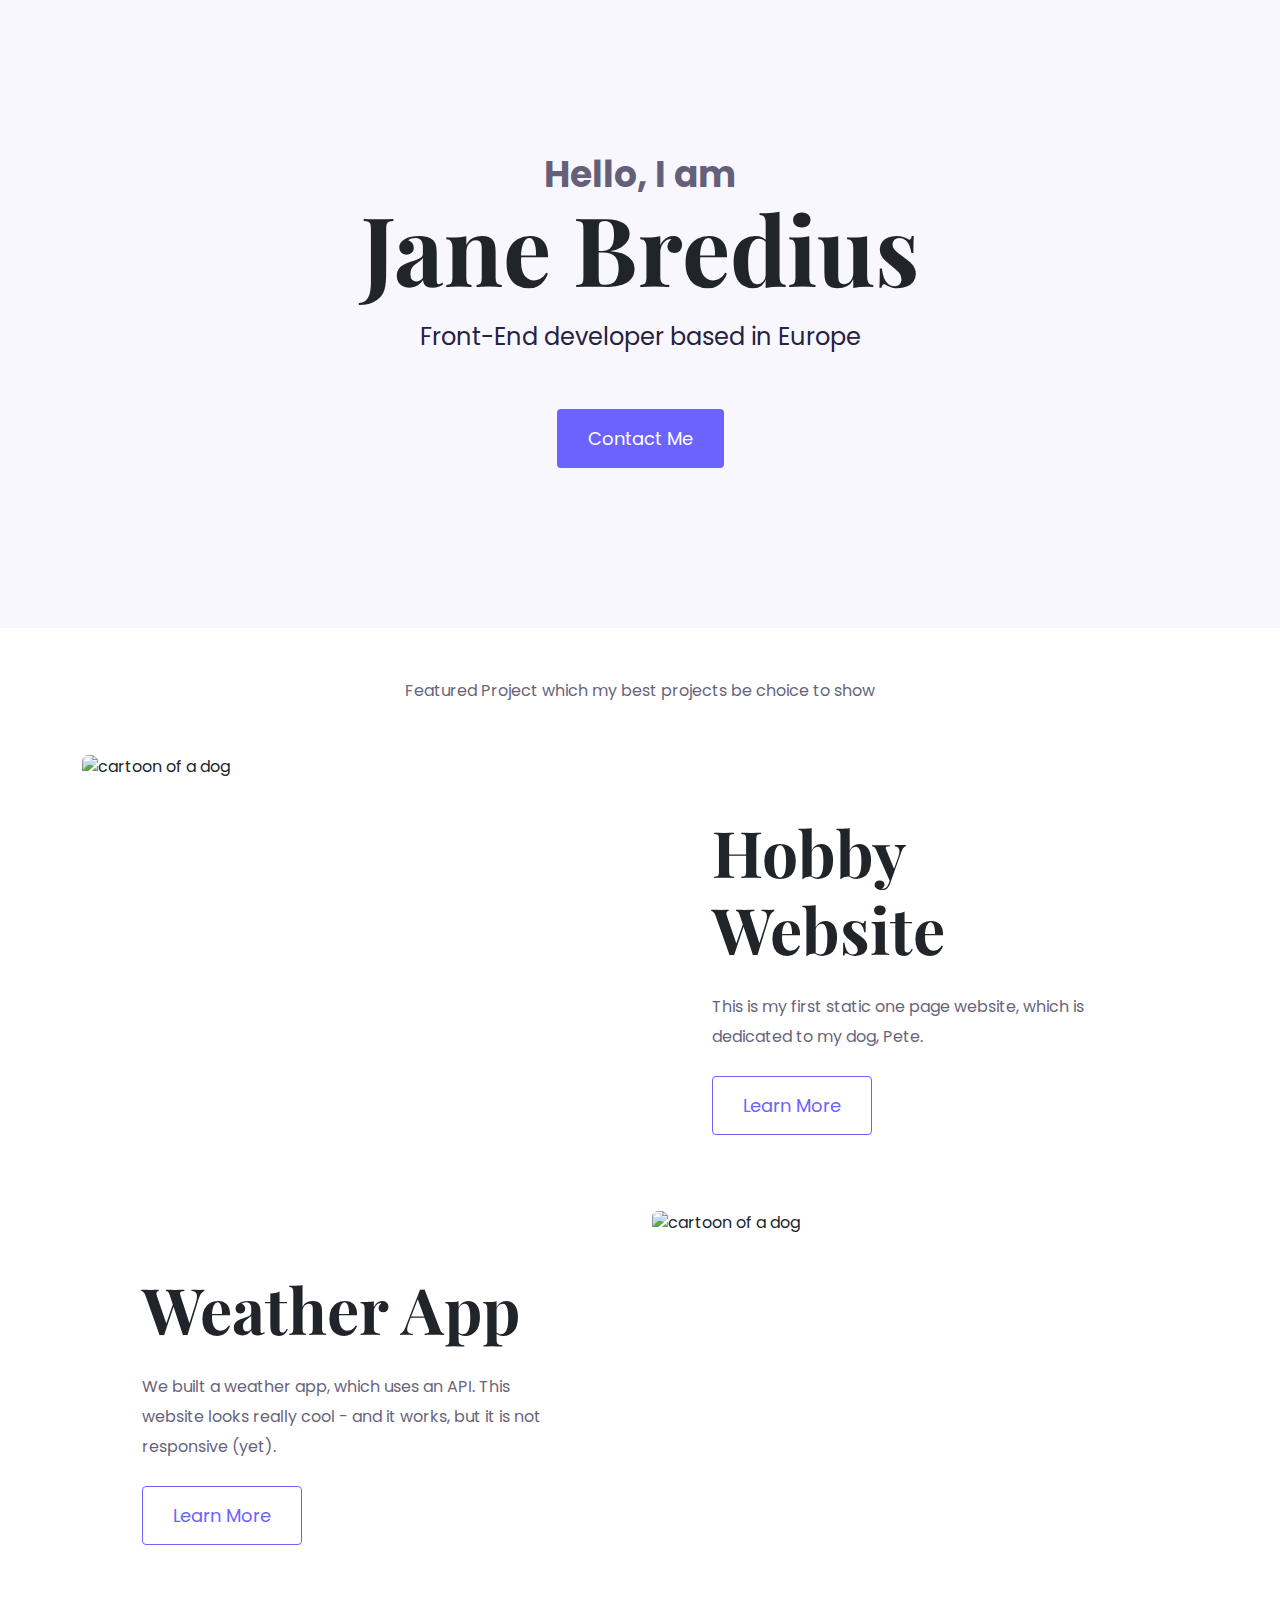
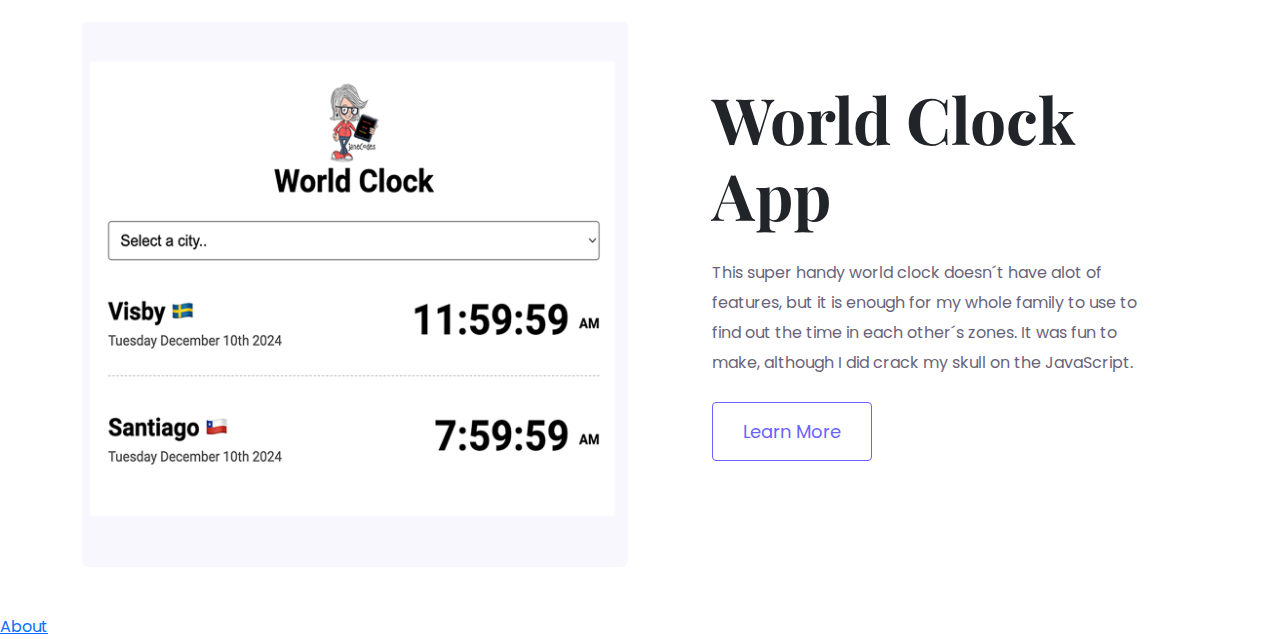
==== index.html @ 58f8b270 "Work Page created & CSS optimised" ====
<!DOCTYPE html>
<html lang="en">
  <head>
    <meta charset="UTF-8" />
    <meta name="viewport" content="width=device-width, initial-scale=1.0" />
    <title>Jane Bredius</title>

    <link
      href="https://cdn.jsdelivr.net/npm/bootstrap@5.3.3/dist/css/bootstrap.min.css"
      rel="stylesheet"
      integrity="sha384-QWTKZyjpPEjISv5WaRU9OFeRpok6YctnYmDr5pNlyT2bRjXh0JMhjY6hW+ALEwIH"
      crossorigin="anonymous"
    />
    <link rel="preconnect" href="https://fonts.googleapis.com" />
    <link rel="preconnect" href="https://fonts.gstatic.com" crossorigin />
    <link
      href="https://fonts.googleapis.com/css2?family=Playfair+Display:ital,wght@0,400..900;1,400..900&family=Poppins:ital,wght@0,100;0,200;0,300;0,400;0,500;0,600;0,700;0,800;0,900;1,100;1,200;1,300;1,400;1,500;1,600;1,700;1,800;1,900&display=swap"
      rel="stylesheet"
    />
    <link rel="stylesheet" href="styles/portfolio.css" />

    <script
      src="https://cdn.jsdelivr.net/npm/bootstrap@5.3.3/dist/js/bootstrap.bundle.min.js"
      integrity="sha384-YvpcrYf0tY3lHB60NNkmXc5s9fDVZLESaAA55NDzOxhy9GkcIdslK1eN7N6jIeHz"
      crossorigin="anonymous"
    ></script>
    <script
      src="https://kit.fontawesome.com/0c69c2c88d.js"
      crossorigin="anonymous"
    ></script>
  </head>
  <body>
    <div class="hero">
      <p>Hello, I am</p>
      <h1>Jane Bredius</h1>
      <h2 class="mb-5">Front-End developer based in Europe</h2>
      <div><a href="#" class="btn btn-branding">Contact Me</a></div>
    </div>

    <p class="text-center m-5">
      Featured Project which my best projects be choice to show
    </p>

    <div class="container">
      <div class="row mb-3">
        <div class="col-md-6">
          <img
            src="images/pete_website.png"
            alt="cartoon of a dog"
            class="img-fluid rounded"
          />
        </div>

        <div class="col-md-6">
          <div class="project_description">
            <h2 class="mb-4">Hobby Website</h2>
            <p class="mb-4">
              This is my first static one page website, which is dedicated to my
              dog, Pete.
            </p>
            <a href="#" class="btn btn-branding-outline">Learn More</a>
          </div>
        </div>
      </div>

      <div class="row mb-3">
        <div class="col-md-6">
          <div class="project_description">
            <h2 class="mb-4">Weather App</h2>
            <p class="mb-4">
              We built a weather app, which uses an API. This website looks
              really cool - and it works, but it is not responsive (yet).
            </p>
            <a href="#" class="btn btn-branding-outline">Learn More</a>
          </div>
        </div>

        <div class="col-md-6">
          <img
            src="images/Weather_app_D.png"
            alt="cartoon of a dog"
            class="img-fluid rounded"
          />
        </div>
      </div>

      <div class="row mb-5">
        <div class="col-md-6">
          <img
            src="images/worldclock_app_D.png"
            alt="cartoon of a dog"
            class="img-fluid rounded"
          />
        </div>

        <div class="col-md-6">
          <div class="project_description">
            <h2 class="mb-4">World Clock App</h2>
            <p class="mb-4">
              This super handy world clock doesn´t have alot of features, but it
              is enough for my whole family to use to find out the time in each
              other´s zones. It was fun to make, although I did crack my skull
              on the JavaScript.
            </p>
            <a href="#" class="btn btn-branding-outline">Learn More</a>
          </div>
        </div>
      </div>
    </div>

    <a href="about.html">About</a>
  </body>
</html>
---- styles/portfolio.css ----
:root {
  --branding-color: #6c63ff;
  --secondary-color: #f9f7fe;
  --heading-font-family: "Playfair Display", serif;
  --default-font-family: "Poppins", sans-serif;
}

body {
  font-family: var(--default-font-family);
}

h1,
h2,
h3,
h4,
h5,
h6 {
  font-family: var(--heading-font-family);
  font-weight: bold;
}

h1 {
  font-size: 96px;
}

h2 {
  font-size: 64px;
}

p {
  font-size: 16px;
  line-height: 30px;
  font-weight: normal;
  font-family: var(--default-font-family);
  color: #272142;
  opacity: 70%;
}

.hero {
  background-color: var(--secondary-color);
  text-align: center;
  padding: 160px 20px;
}

.hero p {
  font-size: 36px;
  font-weight: bold;
  margin: 0;
}
.hero h2 {
  font-family: var(--default-font-family);
  font-weight: normal;
  font-size: 24px;
  line-height: 2;
  color: #272142;
}

.content_container {
  padding: 160px 20px;
}
.content h1 {
  font-size: 64px;
  line-height: 1.5;
}

.content h2 {
  font-size: 18px;
  line-height: 27px;
  color: #272142;
  font-family: var(--default-font-family);
}

.content h3{
  font-family: var(--default-font-family);
  font-size: 24px;
  line-height: 36px;

}

.content p {
  font-size: 16px;
  line-height: 1.5;
  font-family: var(--default-font-family);
}

.content {
  margin: 30px;
}

.btn-branding {
  color: white;
  font-size: 18px;
  line-height: 27px;
  background: var(--branding-color);
  border-radius: 4px;
  padding: 15px 30px;
}

.btn-branding-outline {
  color: var(--branding-color);
  font-size: 18px;
  line-height: 27px;
  border: 1px solid var(--branding-color);
  border-radius: 4px;
  padding: 15px 30px;
}

.project_description {
  padding: 60px 60px;
}

@media (max-width: 900px) {
  .project_description {
    padding: 10px 10px;
    text-align: center;
  }
  h1 {
    font-size: 72px;
  }
  h2 {
    font-size: 40px;
  }

  .hero {
    padding: 80px 20px;
  }

  .content {
    text-align: center;
    padding: 10px;
  }

  .content h1 {
    font-size: 48px;
    line-height: 1.2;
  }
}
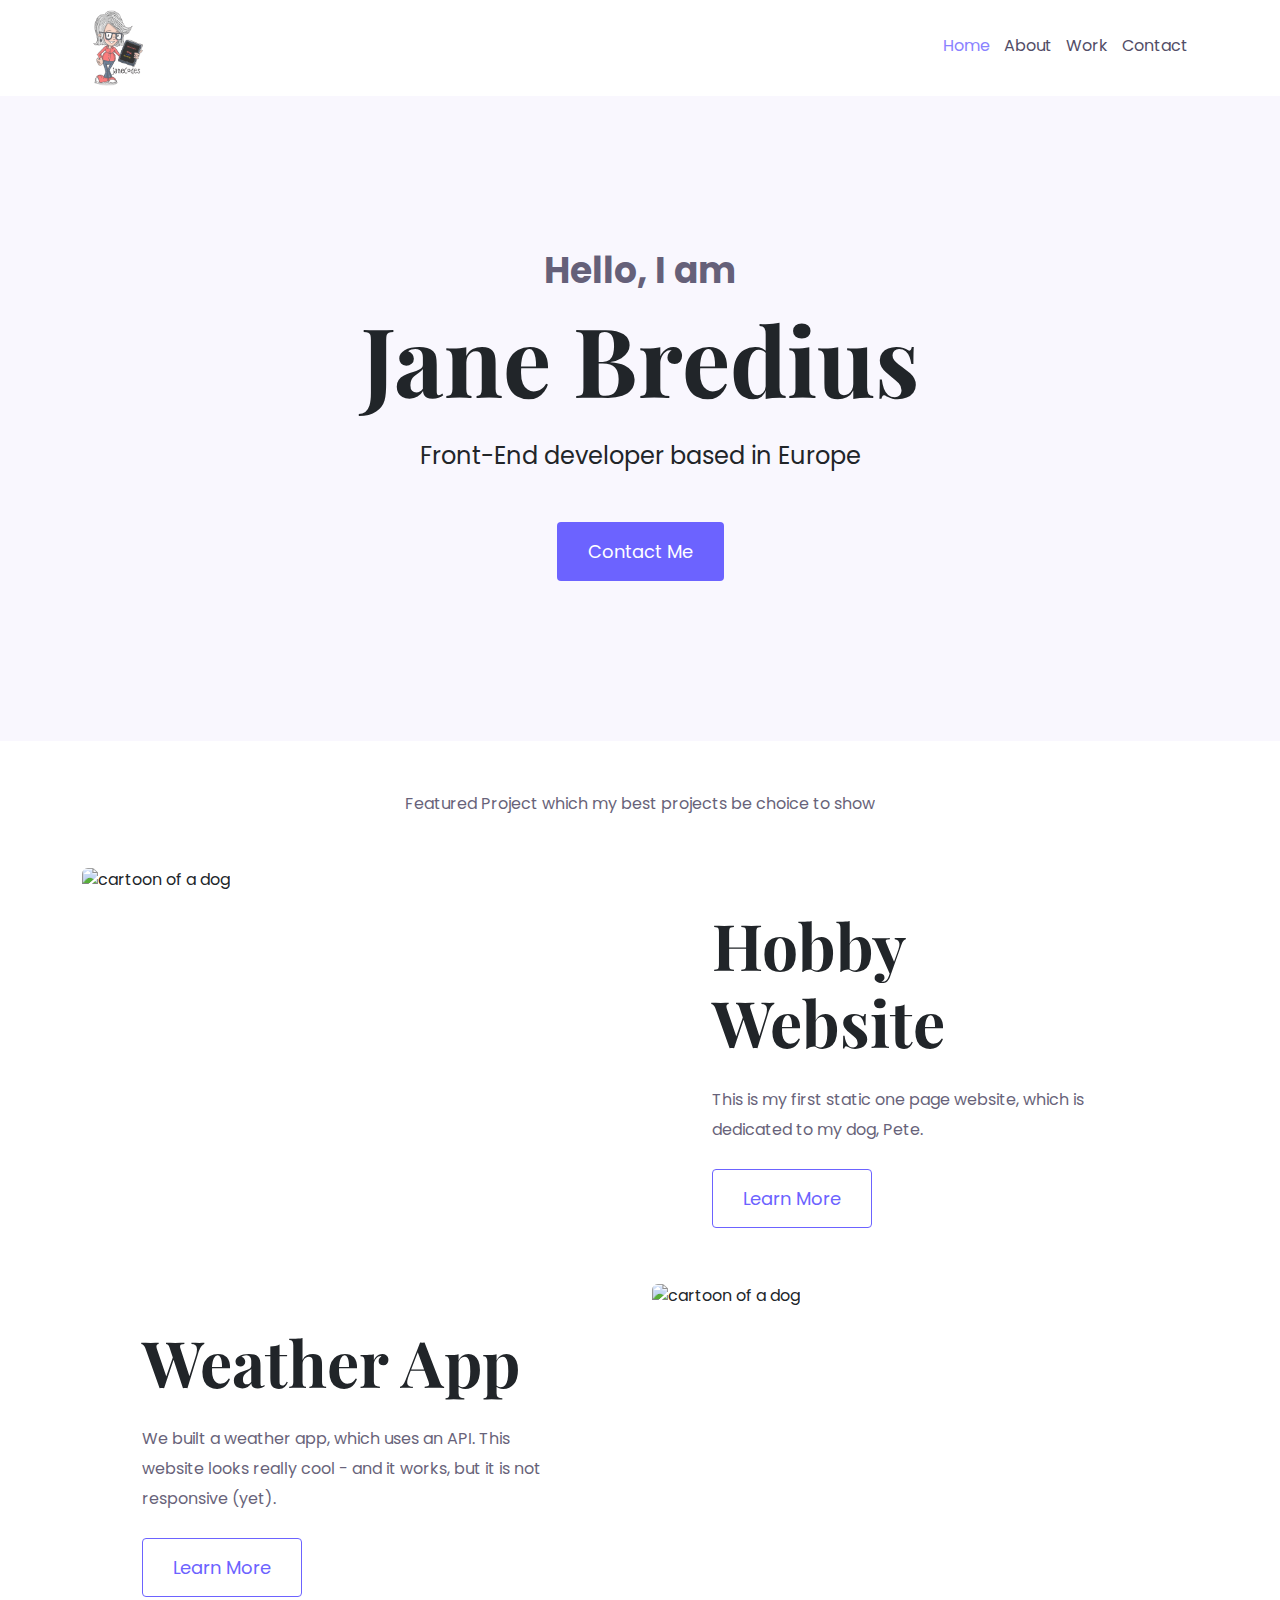
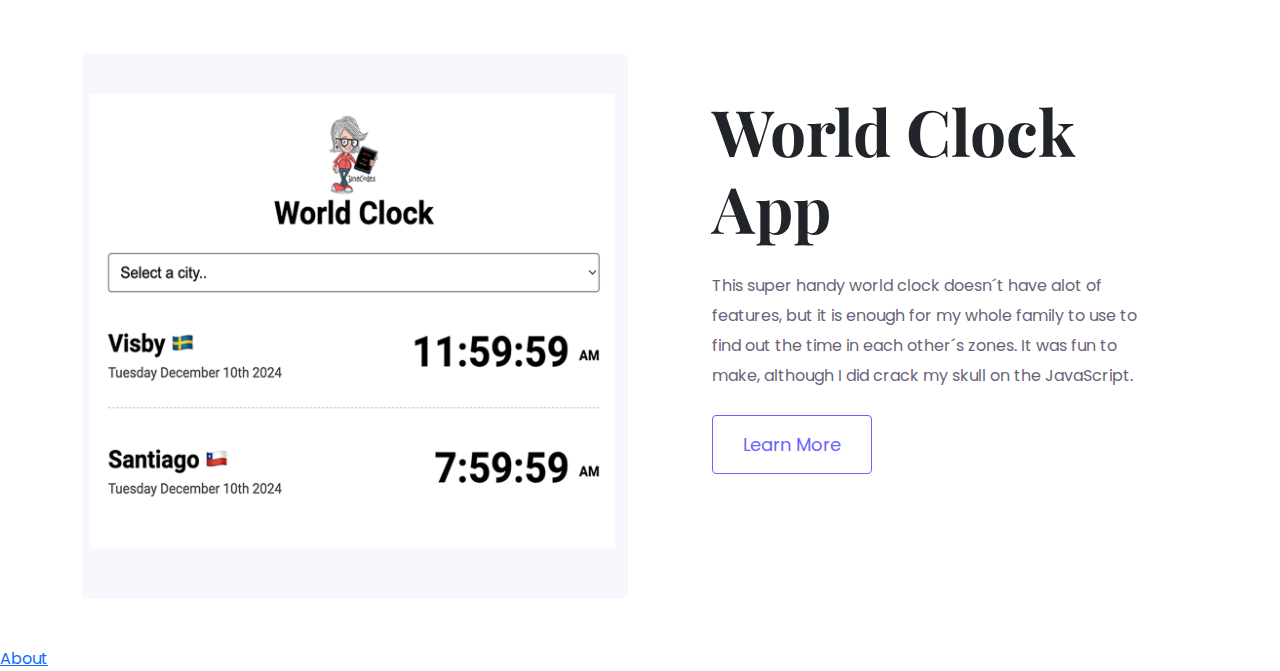
==== commit c231fd5a: "Flexbox Navigation Bar with active links added" ====
--- a/index.html
+++ b/index.html
@@ -30,6 +30,19 @@
     ></script>
   </head>
   <body>
+    <div class="container">
+      <nav class="d-flex justify-content-between">
+        <a href="/index.html">
+        <img src="images/JaneCodesLogo_small.png" alt="" class="logo d-none d-md-block" />
+       </a> <ul>
+          <li class="active"><a href="/">Home</a></li>
+          <li><a href="/about.html">About</a></li>
+          <li><a href="/work.html">Work</a></li>
+          <li><a href="/contact.html">Contact</a></li>
+        </ul>
+      </nav>
+    </div>
+
     <div class="hero">
       <p>Hello, I am</p>
       <h1>Jane Bredius</h1>
--- a/styles/portfolio.css
+++ b/styles/portfolio.css
@@ -21,6 +21,7 @@
 
 h1 {
   font-size: 96px;
+  line-height: 1.5;
 }
 
 h2 {
@@ -46,16 +47,16 @@
   font-size: 36px;
   font-weight: bold;
   margin: 0;
+  color: #272142;
 }
 .hero h2 {
   font-family: var(--default-font-family);
   font-weight: normal;
   font-size: 24px;
-  line-height: 2;
-  color: #272142;
+  line-height: 1.5;
 }
 
-.content_container {
+.content-container {
   padding: 160px 20px;
 }
 .content h1 {
@@ -65,26 +66,24 @@
 
 .content h2 {
   font-size: 18px;
-  line-height: 27px;
-  color: #272142;
   font-family: var(--default-font-family);
 }
 
 .content h3{
   font-family: var(--default-font-family);
   font-size: 24px;
-  line-height: 36px;
-
+  line-height: 1.2;
 }
 
 .content p {
-  font-size: 16px;
+  font-size: 14px;
   line-height: 1.5;
-  font-family: var(--default-font-family);
+  color: #272142;
+  opacity: 70%;
 }
 
 .content {
-  margin: 30px;
+  margin: 0 30px;
 }
 
 .btn-branding {
@@ -106,19 +105,64 @@
 }
 
 .project_description {
-  padding: 60px 60px;
+  padding: 40px 60px;
 }
 
+.contact_email{
+  color:#272142;
+  text-decoration: none;
+  }
+
+ .contact_email:hover{
+  text-decoration: underline;
+ } 
+
+ .contact_image{
+  max-width: 300px;
+  display: block;
+  margin: 0 auto;
+ }
+
+ .logo{
+  max-height: 76px;
+ }
+
+nav{
+padding: 10px;
+
+}
+
+ul{
+  padding: 0;
+  margin:0;
+}
+
+ li{
+  display:inline;
+  list-style: none;
+ line-height: 72px;
+ margin-left: 10px;
+ }
+
+ nav a{
+ text-decoration: none;
+ color: #272142;
+ opacity:80%;
+ transition: all 100ms ease-in-out;
+ }
+
+ nav a:hover, nav li.active a{
+  color: var(--branding-color);
+ }
+
 @media (max-width: 900px) {
-  .project_description {
-    padding: 10px 10px;
-    text-align: center;
-  }
+  
   h1 {
-    font-size: 72px;
+    font-size: 44px;
+    line-height:56px;
   }
   h2 {
-    font-size: 40px;
+    font-size: 44px;
   }
 
   .hero {
@@ -134,4 +178,15 @@
     font-size: 48px;
     line-height: 1.2;
   }
+
+  .project_description {
+    padding: 10px 10px;
+    text-align: center;
+  }
+
+  nav a{
+    font-size: 14px;
+    margin: 0 auto;
+ 
+  }
 }
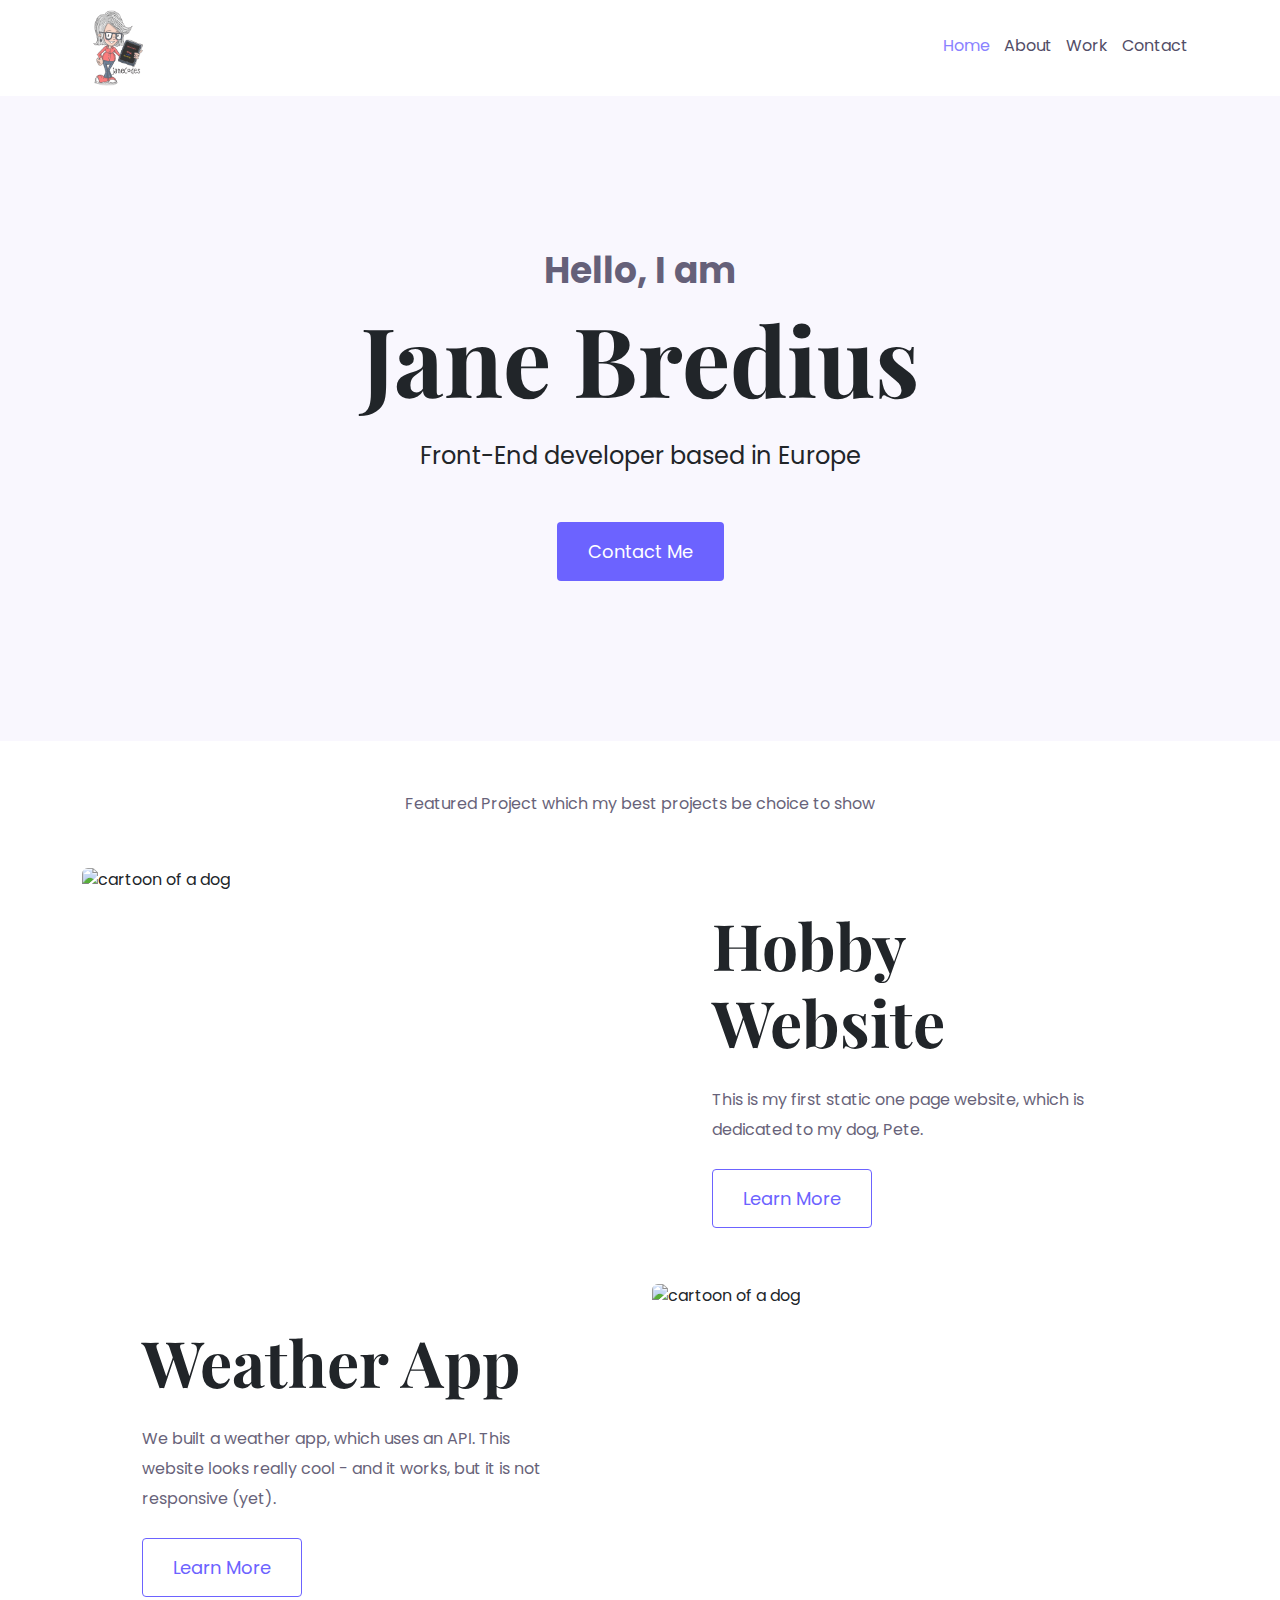
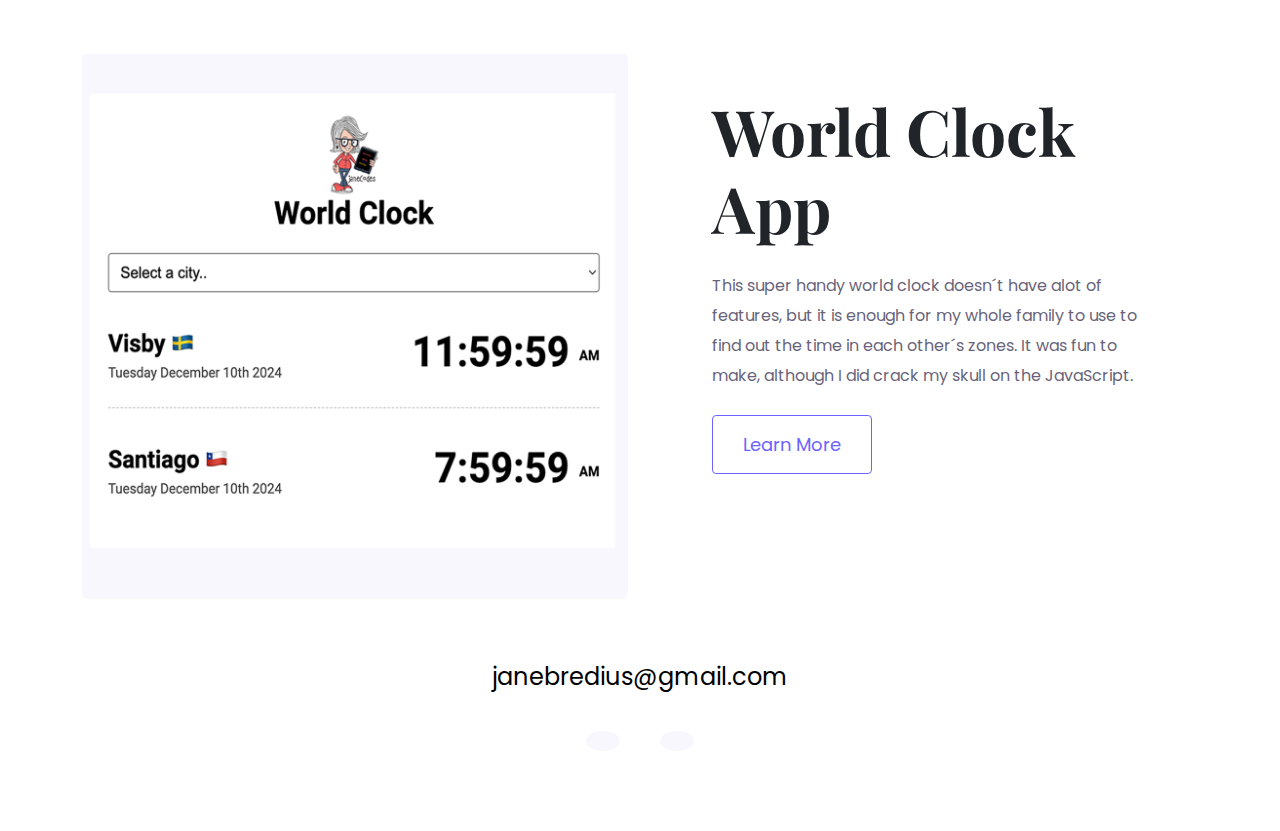
==== commit 449a69d3: "Added footer links" ====
--- a/index.html
+++ b/index.html
@@ -119,8 +119,16 @@
           </div>
         </div>
       </div>
+      <footer>
+        <div class="d-flex justify-content-center mb-3">
+        <a href="mailto:janebredius@gmail.com" class="email_link">janebredius@gmail.com</a>
     </div>
-
-    <a href="about.html">About</a>
+        <div class="social_links d-flex justify-content-center">
+      <a href="https://github.com/janeyBee" target="_blank"> <i class="
+    fab fa-github"></i></a>
+      <a href="https://www.instagram.com/myknobblyknees/" target="_blank"><i class="fa-brands fa-instagram"></i></a>
+    </div>
+</footer>
+ </div>
   </body>
 </html>
--- a/styles/portfolio.css
+++ b/styles/portfolio.css
@@ -69,7 +69,7 @@
   font-family: var(--default-font-family);
 }
 
-.content h3{
+.content h3 {
   font-family: var(--default-font-family);
   font-size: 24px;
   line-height: 1.2;
@@ -108,58 +108,88 @@
   padding: 40px 60px;
 }
 
-.contact_email{
-  color:#272142;
+.contact_email {
+  color: #272142;
   text-decoration: none;
-  }
-
- .contact_email:hover{
+}
+
+.contact_email:hover {
   text-decoration: underline;
- } 
-
- .contact_image{
+}
+
+.contact_image {
   max-width: 300px;
   display: block;
   margin: 0 auto;
- }
-
- .logo{
+}
+
+.logo {
   max-height: 76px;
- }
-
-nav{
-padding: 10px;
-
-}
-
-ul{
+}
+
+nav {
+  padding: 10px;
+}
+
+ul {
   padding: 0;
-  margin:0;
-}
-
- li{
-  display:inline;
+  margin: 0;
+}
+
+li {
+  display: inline;
   list-style: none;
- line-height: 72px;
- margin-left: 10px;
- }
-
- nav a{
- text-decoration: none;
- color: #272142;
- opacity:80%;
- transition: all 100ms ease-in-out;
- }
-
- nav a:hover, nav li.active a{
+  line-height: 72px;
+  margin-left: 10px;
+}
+
+nav a {
+  text-decoration: none;
+  color: #272142;
+  opacity: 80%;
+  transition: all 100ms ease-in-out;
+}
+
+nav a:hover,
+nav li.active a {
   color: var(--branding-color);
- }
+}
+
+footer{
+  margin: 60px 0
+}
+
+.email_link{
+  color: #000;
+  text-decoration:none;
+  font-size: 24px;
+  transition: all 100ms ease-in-out;
+}
+
+.email_link:hover{
+  color:var(--branding-color);
+}
+
+.social_links a{
+  margin: 20px;
+  color: var(--branding-color);
+  background: var(--secondary-color);
+  padding: 10px 17px;
+  border-radius: 50%;
+  font-size: 22px;
+  transition: all 100ms ease-in-out;
+}
+
+.social_links a:hover{
+  color: #fff;
+  background: var(--branding-color);
+}
+
 
 @media (max-width: 900px) {
-  
   h1 {
     font-size: 44px;
-    line-height:56px;
+    line-height: 56px;
   }
   h2 {
     font-size: 44px;
@@ -184,9 +214,8 @@
     text-align: center;
   }
 
-  nav a{
+  nav a {
     font-size: 14px;
     margin: 0 auto;
- 
-  }
-}
+  }
+}
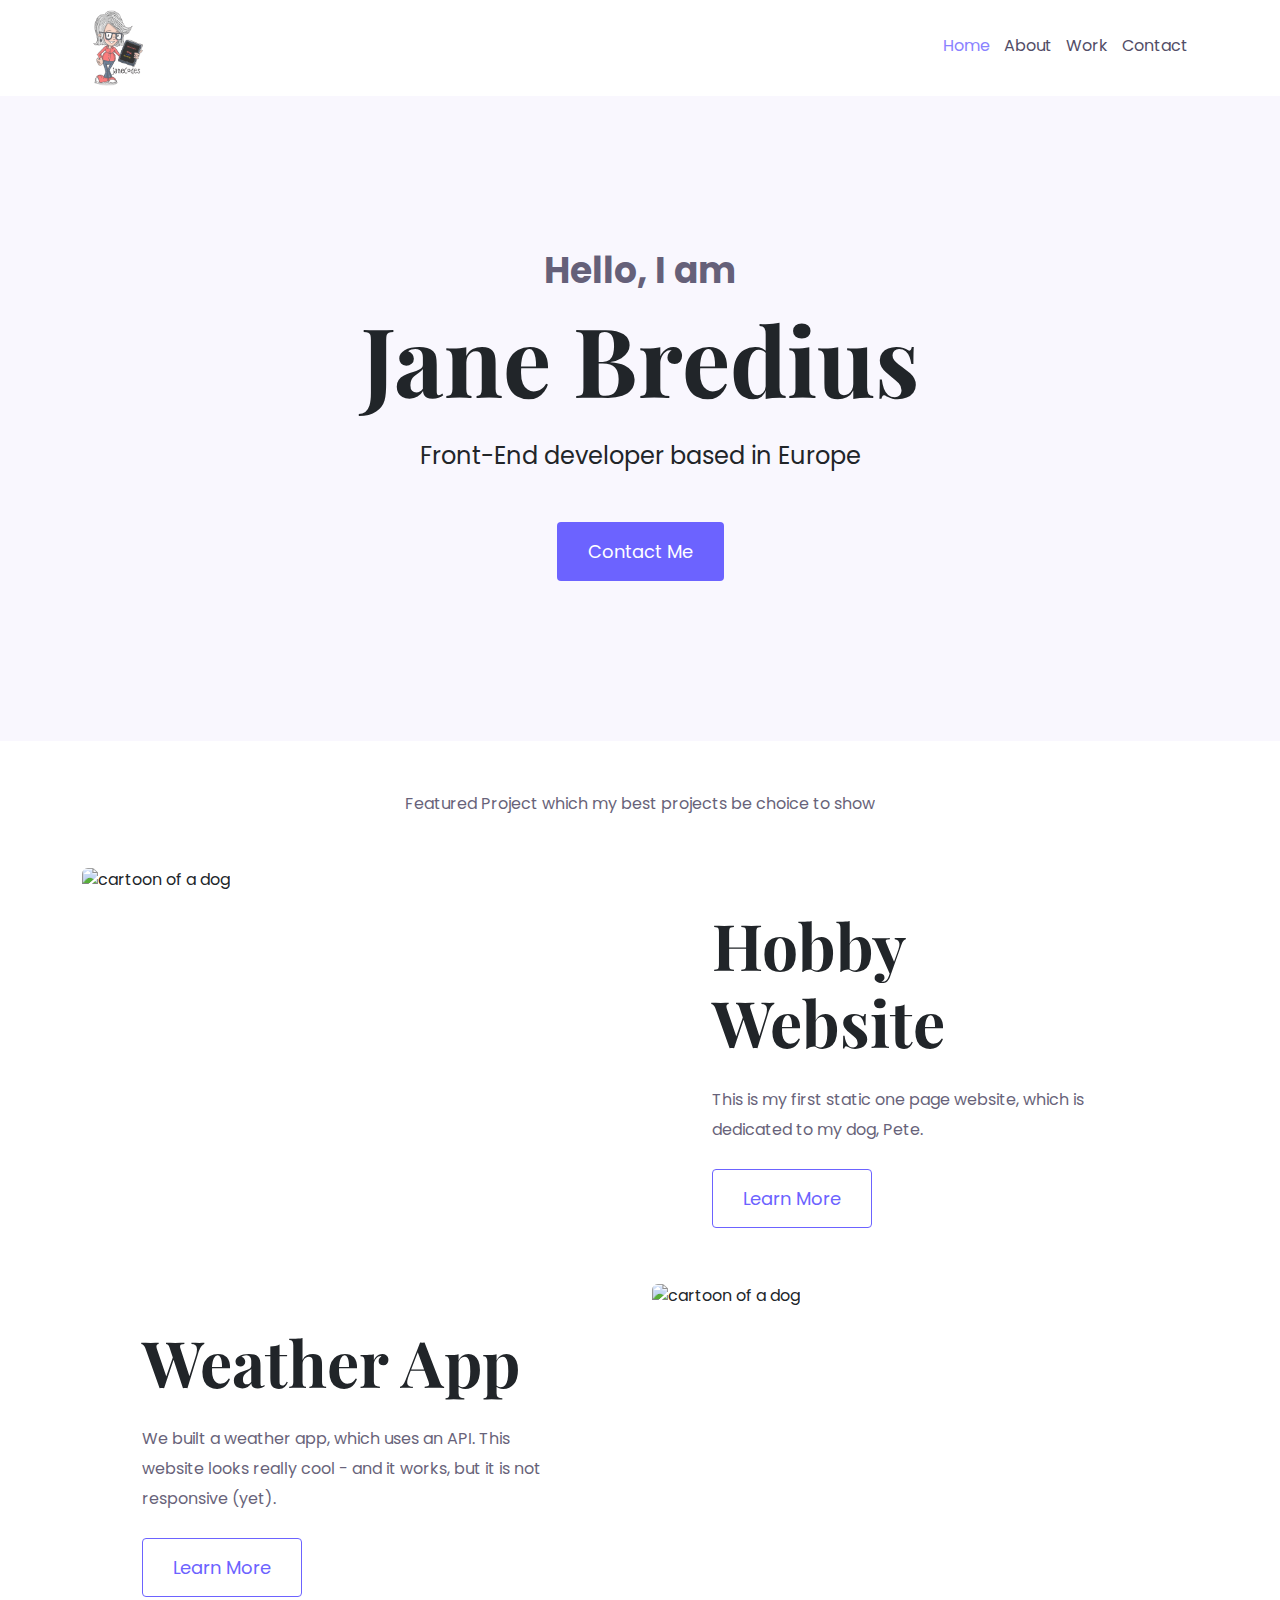
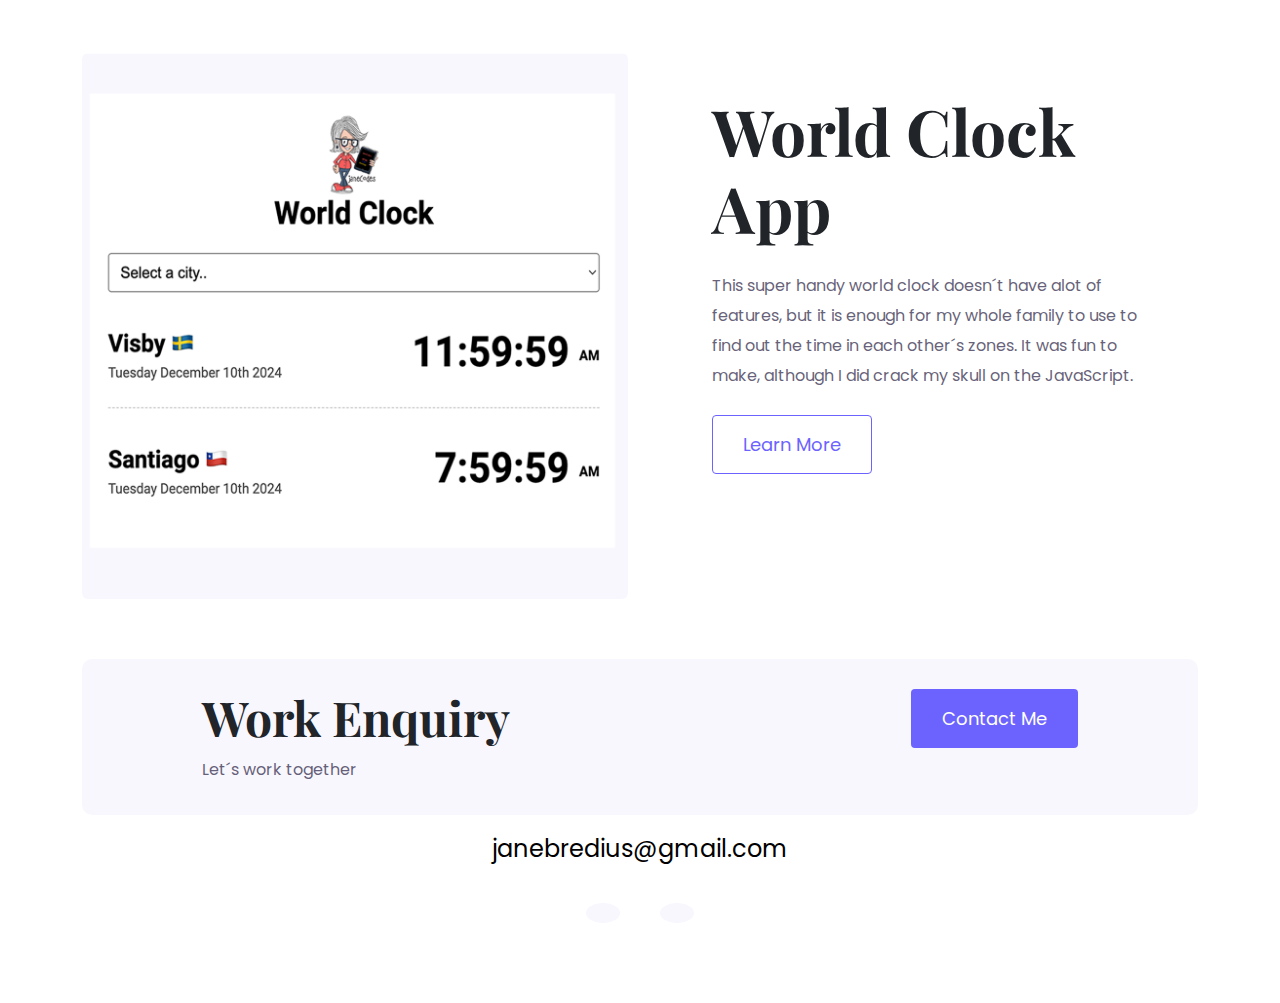
==== commit 7c58cc7f: "Contact box added, footer and navbar added to all pages" ====
--- a/index.html
+++ b/index.html
@@ -33,8 +33,13 @@
     <div class="container">
       <nav class="d-flex justify-content-between">
         <a href="/index.html">
-        <img src="images/JaneCodesLogo_small.png" alt="" class="logo d-none d-md-block" />
-       </a> <ul>
+          <img
+            src="images/JaneCodesLogo_small.png"
+            alt=""
+            class="logo d-none d-md-block"
+          />
+        </a>
+        <ul>
           <li class="active"><a href="/">Home</a></li>
           <li><a href="/about.html">About</a></li>
           <li><a href="/work.html">Work</a></li>
@@ -120,15 +125,32 @@
         </div>
       </div>
       <footer>
+        <div
+          class="contact_box d-flex justify-content-between mb-3 d-none d-md-flex"
+        >
+          <div>
+            <h4>Work Enquiry</h4>
+            <p>Let´s work together</p>
+          </div>
+          <div>
+            <a href="/contact.html" class="btn btn-branding">Contact Me</a>
+          </div>
+        </div>
+
         <div class="d-flex justify-content-center mb-3">
-        <a href="mailto:janebredius@gmail.com" class="email_link">janebredius@gmail.com</a>
+          <a href="mailto:janebredius@gmail.com" class="email_link"
+            >janebredius@gmail.com</a
+          >
+        </div>
+        <div class="social_links d-flex justify-content-center">
+          <a href="https://github.com/janeyBee" target="_blank">
+            <i class="fab fa-github"></i
+          ></a>
+          <a href="https://www.instagram.com/myknobblyknees/" target="_blank"
+            ><i class="fa-brands fa-instagram"></i
+          ></a>
+        </div>
+      </footer>
     </div>
-        <div class="social_links d-flex justify-content-center">
-      <a href="https://github.com/janeyBee" target="_blank"> <i class="
-    fab fa-github"></i></a>
-      <a href="https://www.instagram.com/myknobblyknees/" target="_blank"><i class="fa-brands fa-instagram"></i></a>
-    </div>
-</footer>
- </div>
   </body>
 </html>
--- a/styles/portfolio.css
+++ b/styles/portfolio.css
@@ -28,6 +28,10 @@
   font-size: 64px;
 }
 
+h4{
+  font-size: 48px;
+}
+
 p {
   font-size: 16px;
   line-height: 30px;
@@ -159,18 +163,28 @@
   margin: 60px 0
 }
 
-.email_link{
+footer .contact_box{
+  background: var(--secondary-color);
+  padding: 30px 120px;
+  border-radius:10px;
+}
+
+footer .contact_box p{
+  margin:0;
+}
+
+footer .email_link{
   color: #000;
   text-decoration:none;
   font-size: 24px;
   transition: all 100ms ease-in-out;
 }
 
-.email_link:hover{
+footer .email_link:hover{
   color:var(--branding-color);
 }
 
-.social_links a{
+footer .social_links a{
   margin: 20px;
   color: var(--branding-color);
   background: var(--secondary-color);
@@ -180,7 +194,7 @@
   transition: all 100ms ease-in-out;
 }
 
-.social_links a:hover{
+footer .social_links a:hover{
   color: #fff;
   background: var(--branding-color);
 }
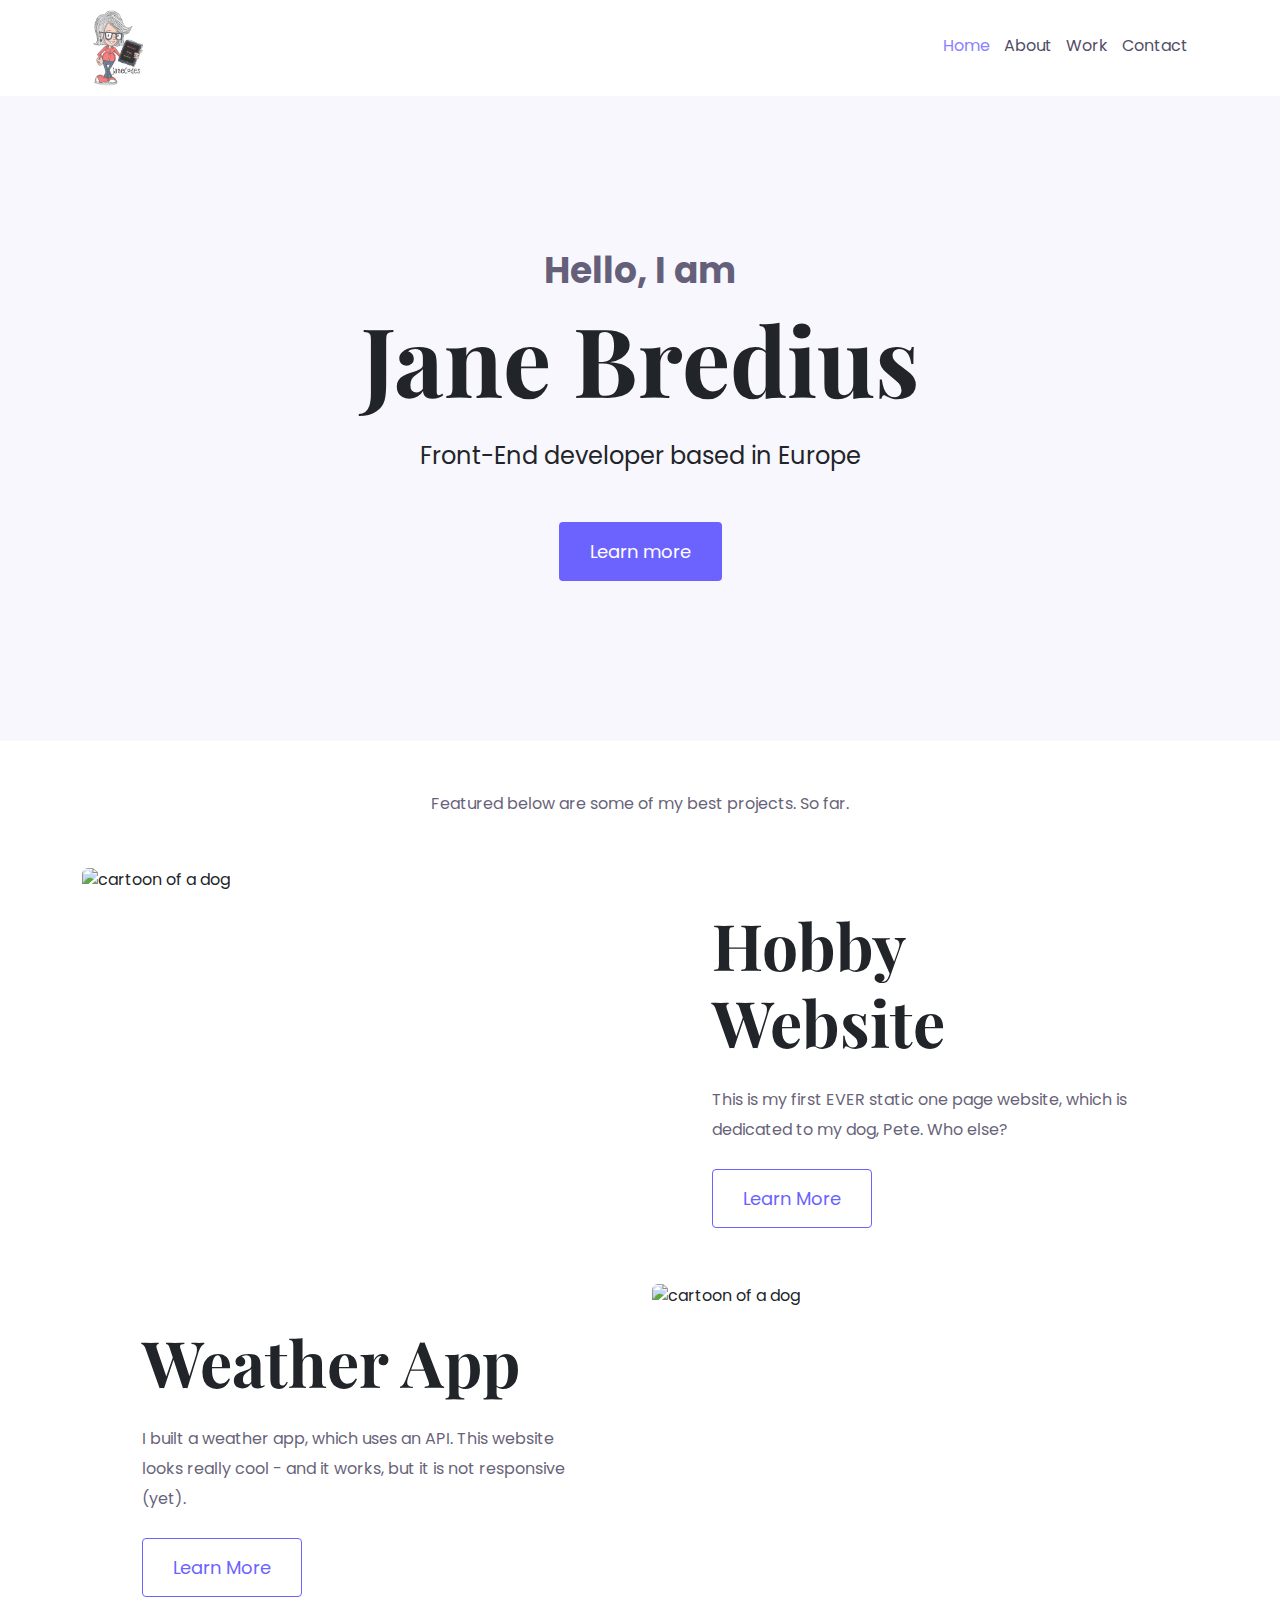
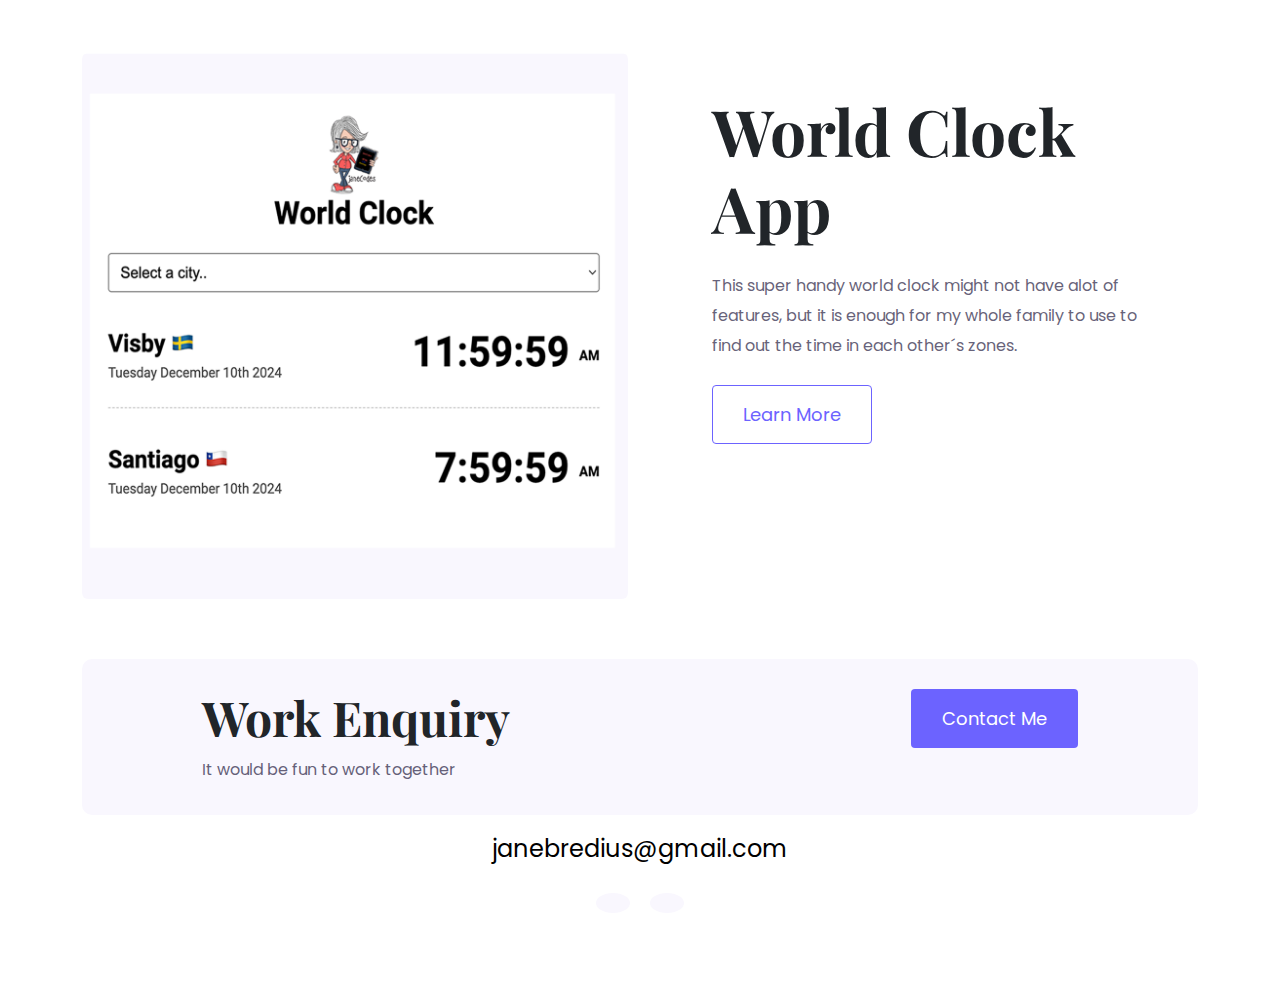
==== commit 3a97e562: "Added a pete page & updated navi links" ====
--- a/index.html
+++ b/index.html
@@ -52,11 +52,11 @@
       <p>Hello, I am</p>
       <h1>Jane Bredius</h1>
       <h2 class="mb-5">Front-End developer based in Europe</h2>
-      <div><a href="#" class="btn btn-branding">Contact Me</a></div>
+      <div><a href="/work.html" class="btn btn-branding">Learn more</a></div>
     </div>
 
     <p class="text-center m-5">
-      Featured Project which my best projects be choice to show
+      Featured below are some of my best projects. So far.
     </p>
 
     <div class="container">
@@ -73,10 +73,10 @@
           <div class="project_description">
             <h2 class="mb-4">Hobby Website</h2>
             <p class="mb-4">
-              This is my first static one page website, which is dedicated to my
-              dog, Pete.
+              This is my first EVER static one page website, which is dedicated to my
+              dog, Pete. Who else?
             </p>
-            <a href="#" class="btn btn-branding-outline">Learn More</a>
+            <a href="/pete.html" class="btn btn-branding-outline">Learn More</a>
           </div>
         </div>
       </div>
@@ -86,10 +86,10 @@
           <div class="project_description">
             <h2 class="mb-4">Weather App</h2>
             <p class="mb-4">
-              We built a weather app, which uses an API. This website looks
+              I built a weather app, which uses an API. This website looks
               really cool - and it works, but it is not responsive (yet).
             </p>
-            <a href="#" class="btn btn-branding-outline">Learn More</a>
+            <a href="https://jabweatherapp.netlify.app/" target="_blank" class="btn btn-branding-outline">Learn More</a>
           </div>
         </div>
 
@@ -115,12 +115,11 @@
           <div class="project_description">
             <h2 class="mb-4">World Clock App</h2>
             <p class="mb-4">
-              This super handy world clock doesn´t have alot of features, but it
+              This super handy world clock might not have alot of features, but it
               is enough for my whole family to use to find out the time in each
-              other´s zones. It was fun to make, although I did crack my skull
-              on the JavaScript.
+              other´s zones. 
             </p>
-            <a href="#" class="btn btn-branding-outline">Learn More</a>
+            <a href="https://worldclockjab.netlify.app/" target="_blank" class="btn btn-branding-outline">Learn More</a>
           </div>
         </div>
       </div>
@@ -130,7 +129,7 @@
         >
           <div>
             <h4>Work Enquiry</h4>
-            <p>Let´s work together</p>
+            <p>It would be fun to work together</p>
           </div>
           <div>
             <a href="/contact.html" class="btn btn-branding">Contact Me</a>
--- a/styles/portfolio.css
+++ b/styles/portfolio.css
@@ -71,6 +71,8 @@
 .content h2 {
   font-size: 18px;
   font-family: var(--default-font-family);
+  color:#272142;
+  font-weight: normal;
 }
 
 .content h3 {
@@ -81,7 +83,7 @@
 
 .content p {
   font-size: 14px;
-  line-height: 1.5;
+  line-height: 30px;
   color: #272142;
   opacity: 70%;
 }
@@ -89,7 +91,12 @@
 .content {
   margin: 0 30px;
 }
-
+.content .header_p{
+  font-size: 36px;
+  font-weight: bold;
+  margin: 0;
+  color: #272142;
+}
 .btn-branding {
   color: white;
   font-size: 18px;
@@ -185,7 +192,7 @@
 }
 
 footer .social_links a{
-  margin: 20px;
+  margin: 10px;
   color: var(--branding-color);
   background: var(--secondary-color);
   padding: 10px 17px;
@@ -199,28 +206,31 @@
   background: var(--branding-color);
 }
 
+.pete_container{
+    padding: 160px 20px;
+}
+
+.pete_container img{
+  display: block;
+  margin: 0 auto;
+}
 
 @media (max-width: 900px) {
-  h1 {
+  h1, .content h1 {
     font-size: 44px;
     line-height: 56px;
   }
+
   h2 {
     font-size: 44px;
   }
 
-  .hero {
+  .hero, .content-container, .pete_container {
     padding: 80px 20px;
   }
 
-  .content {
+  .content, .pete_container {
     text-align: center;
-    padding: 10px;
-  }
-
-  .content h1 {
-    font-size: 48px;
-    line-height: 1.2;
   }
 
   .project_description {
@@ -228,8 +238,4 @@
     text-align: center;
   }
 
-  nav a {
-    font-size: 14px;
-    margin: 0 auto;
-  }
-}
+}
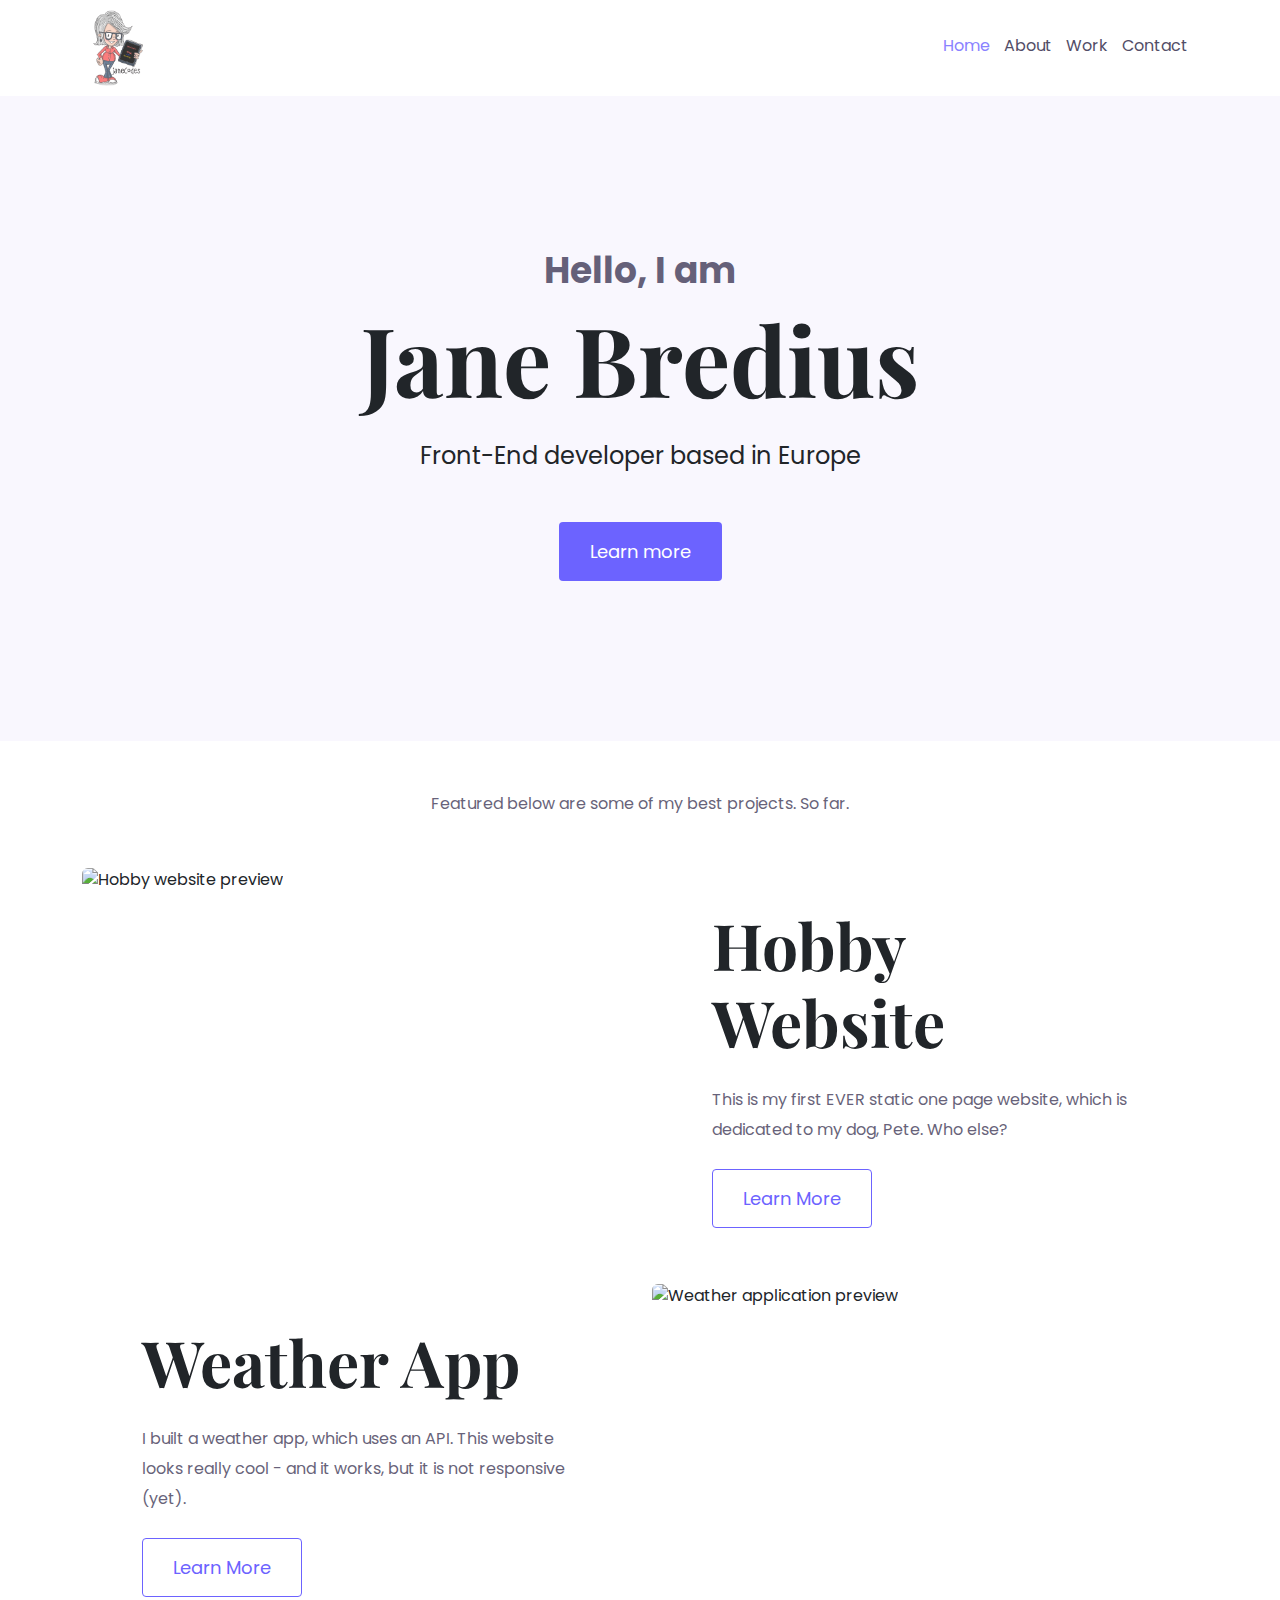
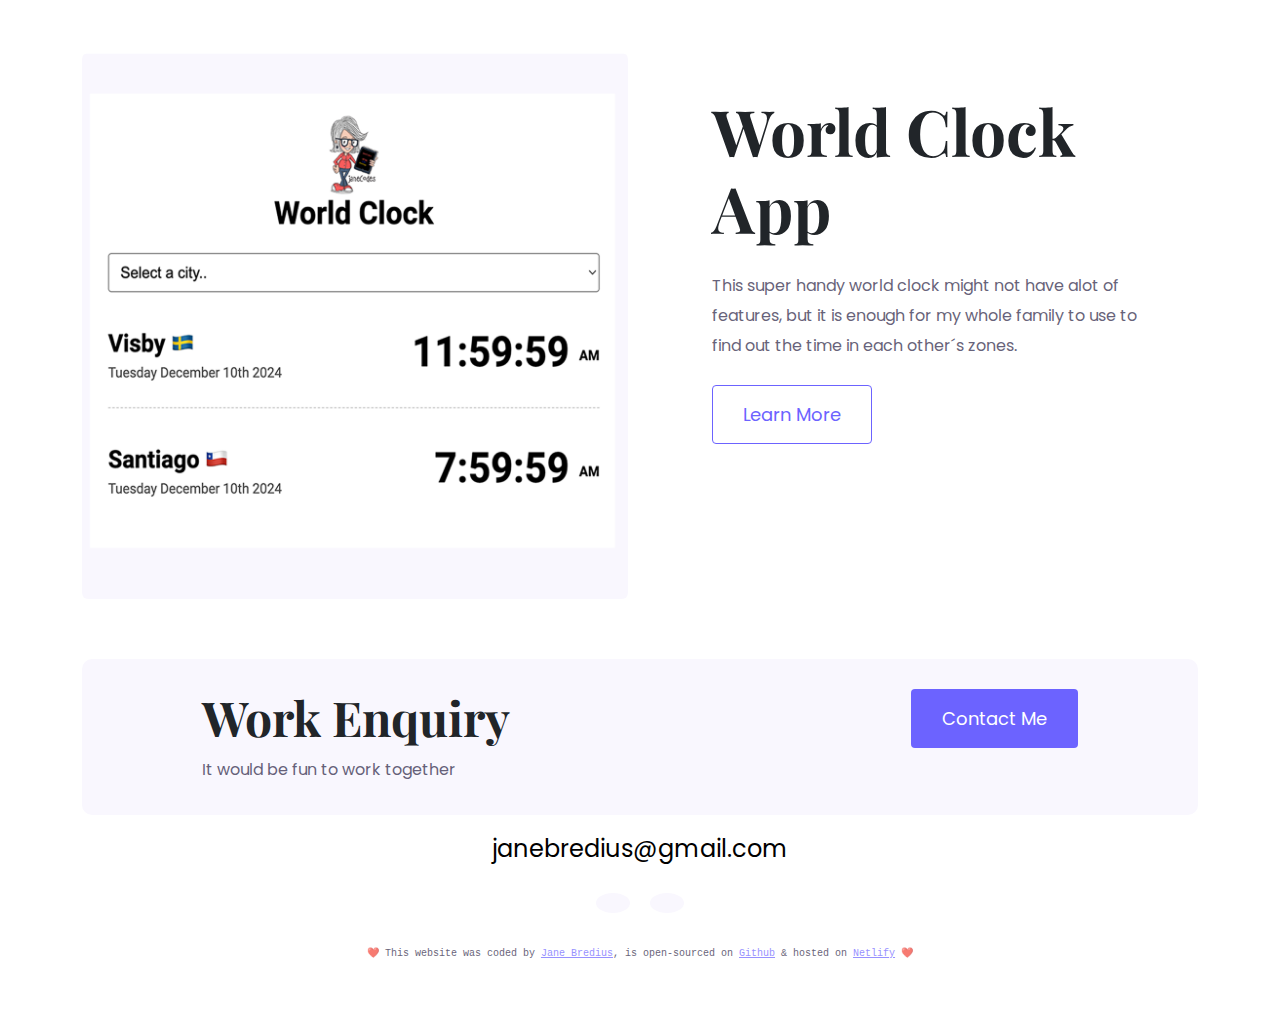
==== commit eac1b695: "SEO updates & Pete page corrections" ====
--- a/index.html
+++ b/index.html
@@ -3,7 +3,11 @@
   <head>
     <meta charset="UTF-8" />
     <meta name="viewport" content="width=device-width, initial-scale=1.0" />
-    <title>Jane Bredius</title>
+    <meta
+      name=" Jane is a Front End Developer who is based in Europe. Professionally trained by SheCodes, Jane completed the SheCodes Bootcamp which covers both Front End and Back End development. VSCode, HTML, CSS, JavaScript, Bootstrap, React, Python, API, AI, Github & Hosting. Jane is available to collaborate on projects."
+    />
+
+    <title>Front End Developer - Jane Bredius</title>
 
     <link
       href="https://cdn.jsdelivr.net/npm/bootstrap@5.3.3/dist/css/bootstrap.min.css"
@@ -35,15 +39,16 @@
         <a href="/index.html">
           <img
             src="images/JaneCodesLogo_small.png"
-            alt=""
+            alt="JaneCodes logo"
+            title="Homepage"
             class="logo d-none d-md-block"
           />
         </a>
         <ul>
-          <li class="active"><a href="/">Home</a></li>
-          <li><a href="/about.html">About</a></li>
-          <li><a href="/work.html">Work</a></li>
-          <li><a href="/contact.html">Contact</a></li>
+          <li class="active" title="Homepage"><a href="/">Home</a></li>
+          <li title="About Jane"><a href="/about.html">About</a></li>
+          <li title="Jane´s Work"><a href="/work.html">Work</a></li>
+          <li><a href="/contact.html" title="Contact Jane">Contact</a></li>
         </ul>
       </nav>
     </div>
@@ -64,7 +69,7 @@
         <div class="col-md-6">
           <img
             src="images/pete_website.png"
-            alt="cartoon of a dog"
+            alt="Hobby website preview"
             class="img-fluid rounded"
           />
         </div>
@@ -73,8 +78,8 @@
           <div class="project_description">
             <h2 class="mb-4">Hobby Website</h2>
             <p class="mb-4">
-              This is my first EVER static one page website, which is dedicated to my
-              dog, Pete. Who else?
+              This is my first EVER static one page website, which is dedicated
+              to my dog, Pete. Who else?
             </p>
             <a href="/pete.html" class="btn btn-branding-outline">Learn More</a>
           </div>
@@ -89,14 +94,19 @@
               I built a weather app, which uses an API. This website looks
               really cool - and it works, but it is not responsive (yet).
             </p>
-            <a href="https://jabweatherapp.netlify.app/" target="_blank" class="btn btn-branding-outline">Learn More</a>
+            <a
+              href="https://jabweatherapp.netlify.app/"
+              target="_blank"
+              class="btn btn-branding-outline"
+              >Learn More</a
+            >
           </div>
         </div>
 
         <div class="col-md-6">
           <img
             src="images/Weather_app_D.png"
-            alt="cartoon of a dog"
+            alt="Weather application preview"
             class="img-fluid rounded"
           />
         </div>
@@ -106,7 +116,7 @@
         <div class="col-md-6">
           <img
             src="images/worldclock_app_D.png"
-            alt="cartoon of a dog"
+            alt="World clock application preview"
             class="img-fluid rounded"
           />
         </div>
@@ -115,11 +125,16 @@
           <div class="project_description">
             <h2 class="mb-4">World Clock App</h2>
             <p class="mb-4">
-              This super handy world clock might not have alot of features, but it
-              is enough for my whole family to use to find out the time in each
-              other´s zones. 
+              This super handy world clock might not have alot of features, but
+              it is enough for my whole family to use to find out the time in
+              each other´s zones.
             </p>
-            <a href="https://worldclockjab.netlify.app/" target="_blank" class="btn btn-branding-outline">Learn More</a>
+            <a
+              href="https://worldclockjab.netlify.app/"
+              target="_blank"
+              class="btn btn-branding-outline"
+              >Learn More</a
+            >
           </div>
         </div>
       </div>
@@ -132,7 +147,12 @@
             <p>It would be fun to work together</p>
           </div>
           <div>
-            <a href="/contact.html" class="btn btn-branding">Contact Me</a>
+            <a
+              href="/contact.html"
+              class="btn btn-branding"
+              title="Contact Jane"
+              >Contact Me</a
+            >
           </div>
         </div>
 
@@ -143,12 +163,18 @@
         </div>
         <div class="social_links d-flex justify-content-center">
           <a href="https://github.com/janeyBee" target="_blank">
-            <i class="fab fa-github"></i
+            <i class="fab fa-github" title="Jane´s Github Profile"></i
           ></a>
           <a href="https://www.instagram.com/myknobblyknees/" target="_blank"
-            ><i class="fa-brands fa-instagram"></i
+            ><i class="fa-brands fa-instagram" title="Jane´s Instagram"></i
           ></a>
         </div>
+        <p class="d-none d-md-block mt-3 disclaimer">
+          ❤️ This website was coded by
+          <a href="https://github.com/janeyBee">Jane Bredius</a>, is
+          open-sourced on <a href="https://github.com/">Github</a> & hosted on
+          <a href="https://app.netlify.com/teams/janeybee/sites">Netlify</a> ❤️
+        </p>
       </footer>
     </div>
   </body>
--- a/styles/portfolio.css
+++ b/styles/portfolio.css
@@ -28,7 +28,7 @@
   font-size: 64px;
 }
 
-h4{
+h4 {
   font-size: 48px;
 }
 
@@ -61,17 +61,18 @@
 }
 
 .content-container {
-  padding: 160px 20px;
+  padding: 80px 20px;
 }
 .content h1 {
   font-size: 64px;
+  line-height: 1.2;
+}
+
+.content h2 {
+  font-size: 24px;
   line-height: 1.5;
-}
-
-.content h2 {
-  font-size: 18px;
-  font-family: var(--default-font-family);
-  color:#272142;
+  font-family: var(--default-font-family);
+  color: #272142;
   font-weight: normal;
 }
 
@@ -88,11 +89,9 @@
   opacity: 70%;
 }
 
-.content {
-  margin: 0 30px;
-}
-.content .header_p{
+.content .header_p {
   font-size: 36px;
+  line-height: 30px;
   font-weight: bold;
   margin: 0;
   color: #272142;
@@ -138,6 +137,8 @@
   max-height: 76px;
 }
 
+
+
 nav {
   padding: 10px;
 }
@@ -166,32 +167,32 @@
   color: var(--branding-color);
 }
 
-footer{
-  margin: 60px 0
-}
-
-footer .contact_box{
+footer {
+  margin: 60px 0;
+}
+
+footer .contact_box {
   background: var(--secondary-color);
   padding: 30px 120px;
-  border-radius:10px;
-}
-
-footer .contact_box p{
-  margin:0;
-}
-
-footer .email_link{
+  border-radius: 10px;
+}
+
+footer .contact_box p {
+  margin: 0;
+}
+
+footer .email_link {
   color: #000;
-  text-decoration:none;
+  text-decoration: none;
   font-size: 24px;
   transition: all 100ms ease-in-out;
 }
 
-footer .email_link:hover{
-  color:var(--branding-color);
-}
-
-footer .social_links a{
+footer .email_link:hover {
+  color: var(--branding-color);
+}
+
+footer .social_links a {
   margin: 10px;
   color: var(--branding-color);
   background: var(--secondary-color);
@@ -201,22 +202,24 @@
   transition: all 100ms ease-in-out;
 }
 
-footer .social_links a:hover{
+footer .social_links a:hover {
   color: #fff;
   background: var(--branding-color);
 }
 
-.pete_container{
-    padding: 160px 20px;
-}
-
-.pete_container img{
-  display: block;
-  margin: 0 auto;
+.disclaimer{
+  font-family: monospace;
+  font-size: 10px;
+  text-align: center;
+}
+
+.disclaimer a{
+  color: var(--branding-color);
 }
 
 @media (max-width: 900px) {
-  h1, .content h1 {
+  h1,
+  .content h1 {
     font-size: 44px;
     line-height: 56px;
   }
@@ -225,11 +228,13 @@
     font-size: 44px;
   }
 
-  .hero, .content-container, .pete_container {
-    padding: 80px 20px;
-  }
-
-  .content, .pete_container {
+  .hero,
+  .content-container,
+  .pete_container {
+    padding: 40px 20px;
+  }
+
+  .content {
     text-align: center;
   }
 
